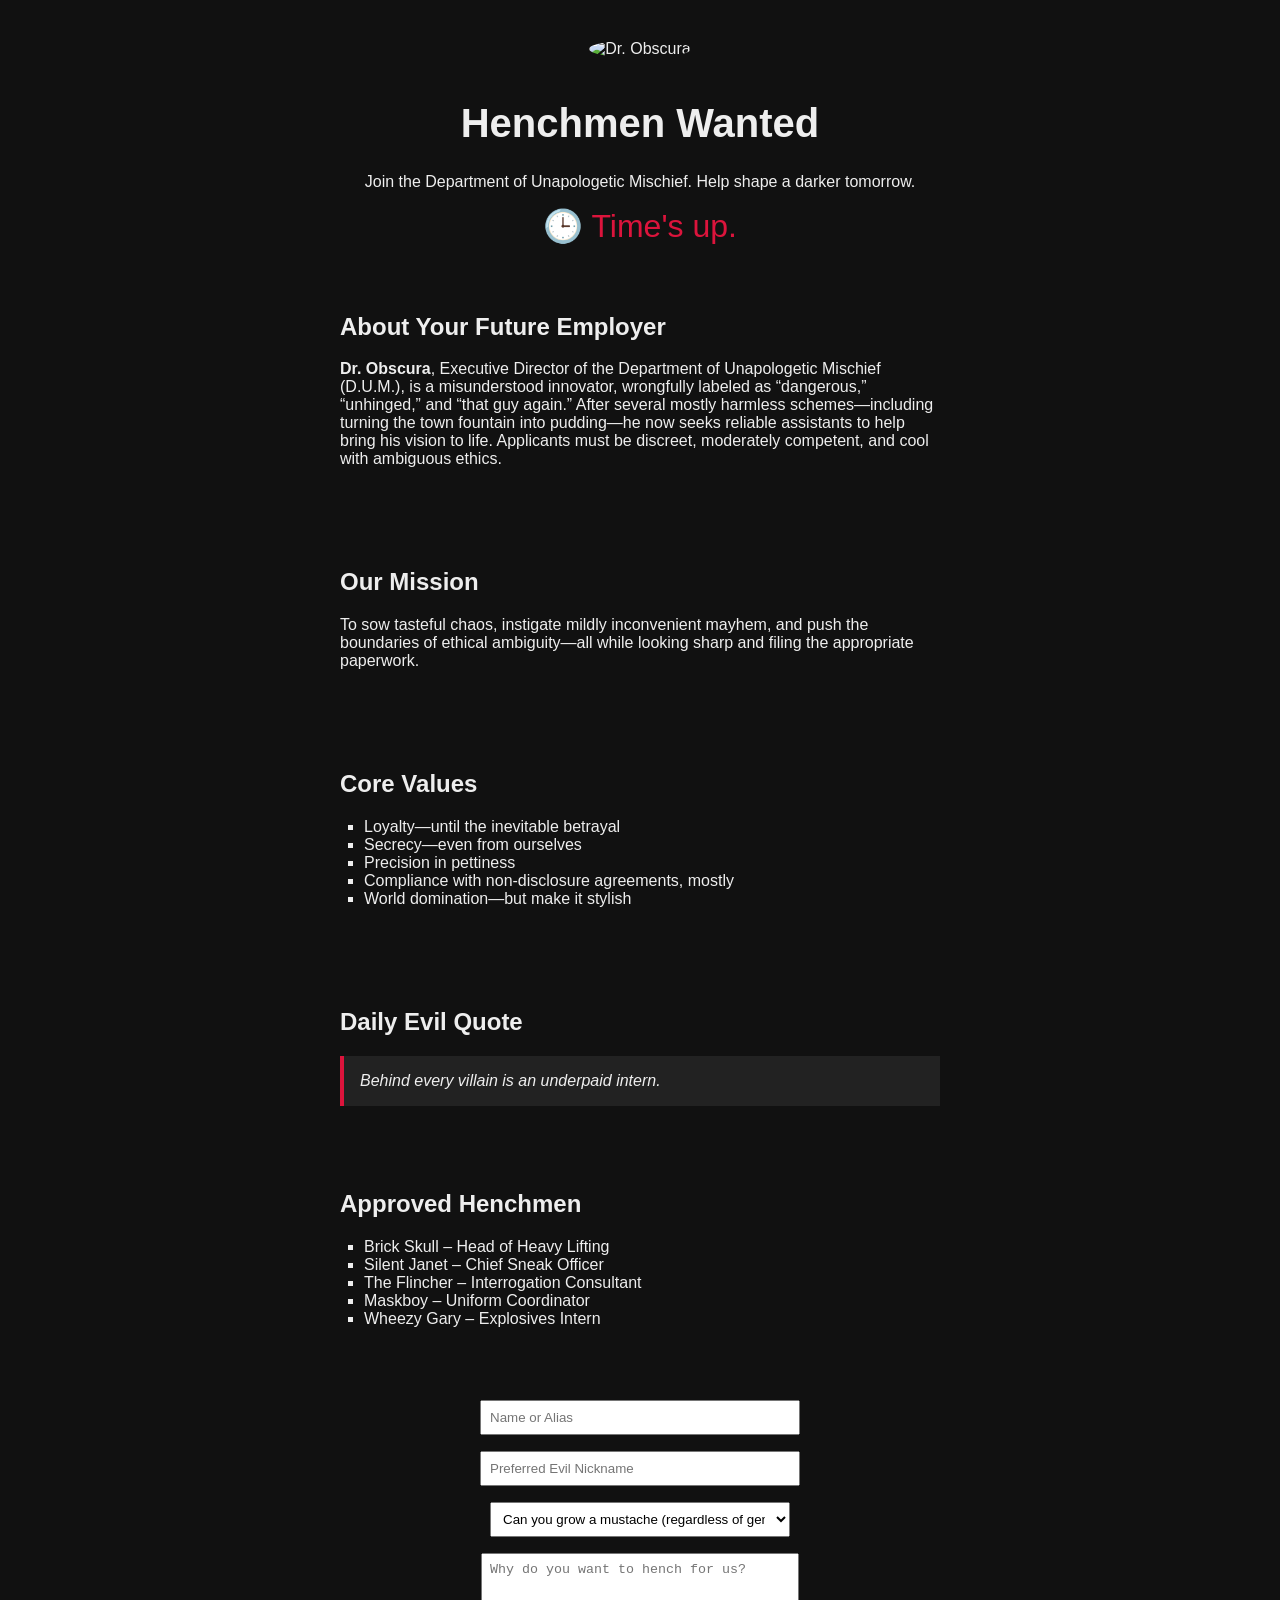
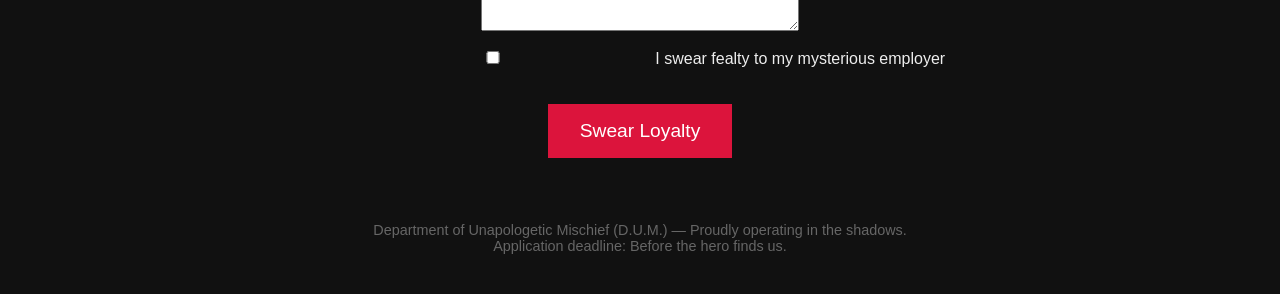
==== index.html @ 68e90948 "Index.html Henchman Application" ====
<!DOCTYPE html>
<html lang="en">
<head>
  <meta charset="UTF-8">
  <meta name="viewport" content="width=device-width, initial-scale=1.0">
  <title>Department of Unapologetic Mischief - Henchmen Wanted</title>
  <style>
    body {
      background-color: #111;
      color: #eee;
      font-family: Arial, sans-serif;
      text-align: center;
      padding: 2rem;
    }
    header img {
      width: 150px;
      border-radius: 50%;
      margin-bottom: 1rem;
    }
    h1 {
      font-size: 2.5rem;
    }
    form {
      margin-top: 2rem;
    }
    input, select, textarea {
      margin: 0.5rem;
      padding: 0.5rem;
      width: 300px;
    }
    .countdown {
      font-size: 2rem;
      color: crimson;
      margin: 1rem 0;
    }
    .loyalty-button {
      background: crimson;
      color: white;
      padding: 1rem 2rem;
      font-size: 1.2rem;
      border: none;
      margin-top: 2rem;
      cursor: pointer;
    }
    .bio, .values, .mission, .quotes, .henchmen {
      max-width: 600px;
      margin: 2rem auto;
      text-align: left;
      padding: 1rem;
    }
    .values ul, .henchmen ul {
      list-style-type: square;
      padding-left: 1.5rem;
    }
    footer {
      margin-top: 4rem;
      font-size: 0.9rem;
      color: #666;
    }
    .quote-box {
      background: #222;
      padding: 1rem;
      border-left: 4px solid crimson;
      font-style: italic;
    }
  </style>
</head>
<body>
  <!-- Evil Orchestral Swell -->
  <audio id="swell" src="evil_swell.mp3" type="audio/mpeg"></audio>
  <script>
    const audio = document.getElementById("swell");
    audio.volume = 0.2;
    window.addEventListener("click", () => {
      audio.play();
    }, { once: true });
  </script>

  <header>
    <img src="Dr_Obscura_Circular_Avatar.png" alt="Dr. Obscura">
    <h1>Henchmen Wanted</h1>
    <p>Join the Department of Unapologetic Mischief. Help shape a darker tomorrow.</p>
  </header>

  <div class="countdown" id="countdown"></div>

  <section class="bio">
    <h2>About Your Future Employer</h2>
    <p><strong>Dr. Obscura</strong>, Executive Director of the Department of Unapologetic Mischief (D.U.M.), is a misunderstood innovator, wrongfully labeled as “dangerous,” “unhinged,” and “that guy again.”
    After several mostly harmless schemes—including turning the town fountain into pudding—he now seeks reliable assistants
    to help bring his vision to life. Applicants must be discreet, moderately competent, and cool with ambiguous ethics.</p>
  </section>

  <section class="mission">
    <h2>Our Mission</h2>
    <p>To sow tasteful chaos, instigate mildly inconvenient mayhem, and push the boundaries of ethical ambiguity—all while looking sharp and filing the appropriate paperwork.</p>
  </section>

  <section class="values">
    <h2>Core Values</h2>
    <ul>
      <li>Loyalty—until the inevitable betrayal</li>
      <li>Secrecy—even from ourselves</li>
      <li>Precision in pettiness</li>
      <li>Compliance with non-disclosure agreements, mostly</li>
      <li>World domination—but make it stylish</li>
    </ul>
  </section>

  <section class="quotes">
    <h2>Daily Evil Quote</h2>
    <div class="quote-box" id="evil-quote">"In progress..."</div>
  </section>

  <section class="henchmen">
    <h2>Approved Henchmen</h2>
    <ul>
      <li>Brick Skull – Head of Heavy Lifting</li>
      <li>Silent Janet – Chief Sneak Officer</li>
      <li>The Flincher – Interrogation Consultant</li>
      <li>Maskboy – Uniform Coordinator</li>
      <li>Wheezy Gary – Explosives Intern</li>
    </ul>
  </section>

  <form>
    <input type="text" placeholder="Name or Alias" required><br>
    <input type="text" placeholder="Preferred Evil Nickname"><br>
    <select>
      <option disabled selected>Can you grow a mustache (regardless of gender)?</option>
      <option>Yes</option>
      <option>No</option>
      <option>I am the mustache</option>
    </select><br>
    <textarea placeholder="Why do you want to hench for us?" rows="4"></textarea><br>
    <input type="checkbox"> I swear fealty to my mysterious employer<br>
    <button type="submit" class="loyalty-button">Swear Loyalty</button>
  </form>

  <footer>
    Department of Unapologetic Mischief (D.U.M.) — Proudly operating in the shadows.<br>
    Application deadline: Before the hero finds us.
  </footer>

  <!-- Countdown Timer Script -->
  <script>
    const endDate = new Date("2025-04-01T00:00:00").getTime();
    const timer = setInterval(() => {
      const now = new Date().getTime();
      const distance = endDate - now;

      if (distance < 0) {
        clearInterval(timer);
        document.getElementById("countdown").innerHTML = "🕒 Time's up.";
        return;
      }

      const days = Math.floor(distance / (1000 * 60 * 60 * 24));
      const hours = Math.floor((distance % (1000 * 60 * 60 * 24)) / (1000 * 60 * 60));
      const minutes = Math.floor((distance % (1000 * 60 * 60)) / (1000 * 60));
      const seconds = Math.floor((distance % (1000 * 60)) / 1000);

      document.getElementById("countdown").innerHTML =
        `⏳ ${days}d ${hours}h ${minutes}m ${seconds}s`;
    }, 1000);

    const quotes = [
      "Chaos is just another word for opportunity.",
      "One person's nuisance is another's legacy.",
      "Plans are optional. Style is mandatory.",
      "If no one’s panicking, did you even launch it?",
      "Behind every villain is an underpaid intern."
    ];
    document.getElementById("evil-quote").innerText = quotes[Math.floor(Math.random() * quotes.length)];
  </script>
</body>
</html>
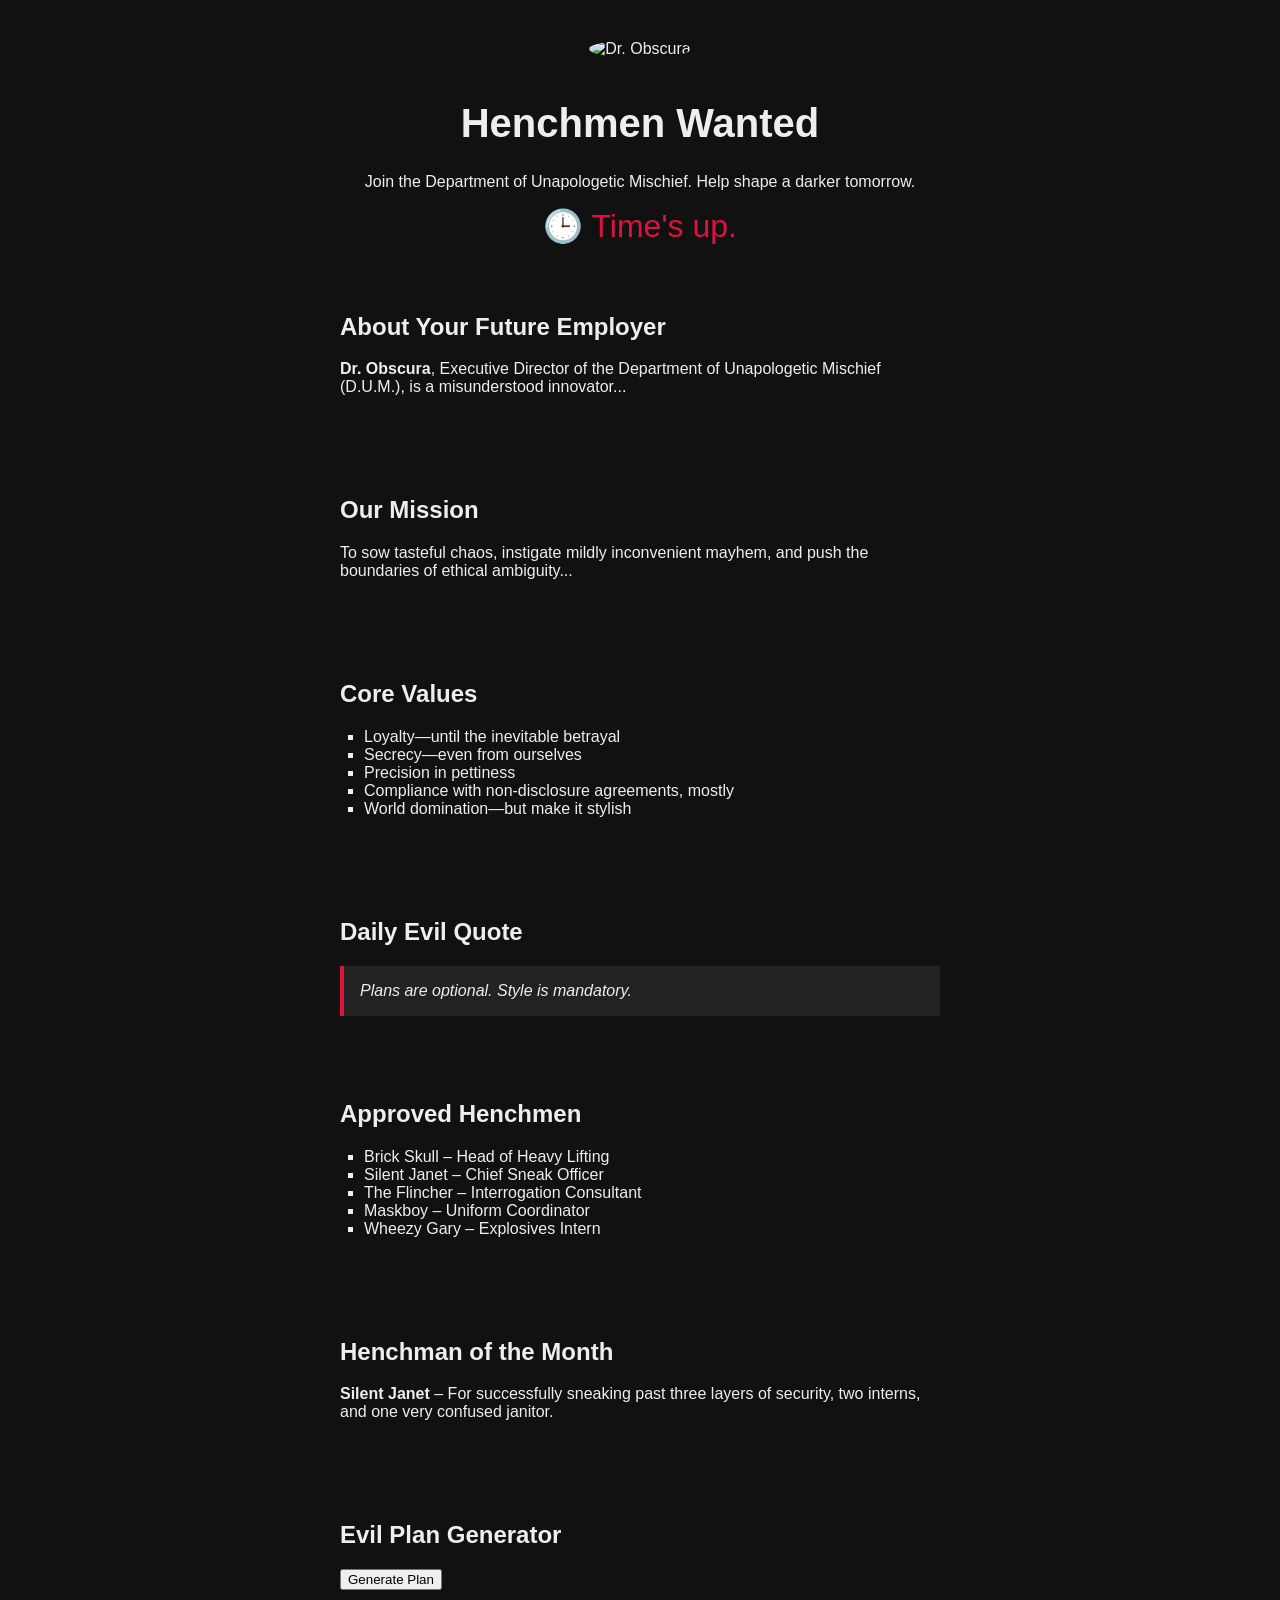
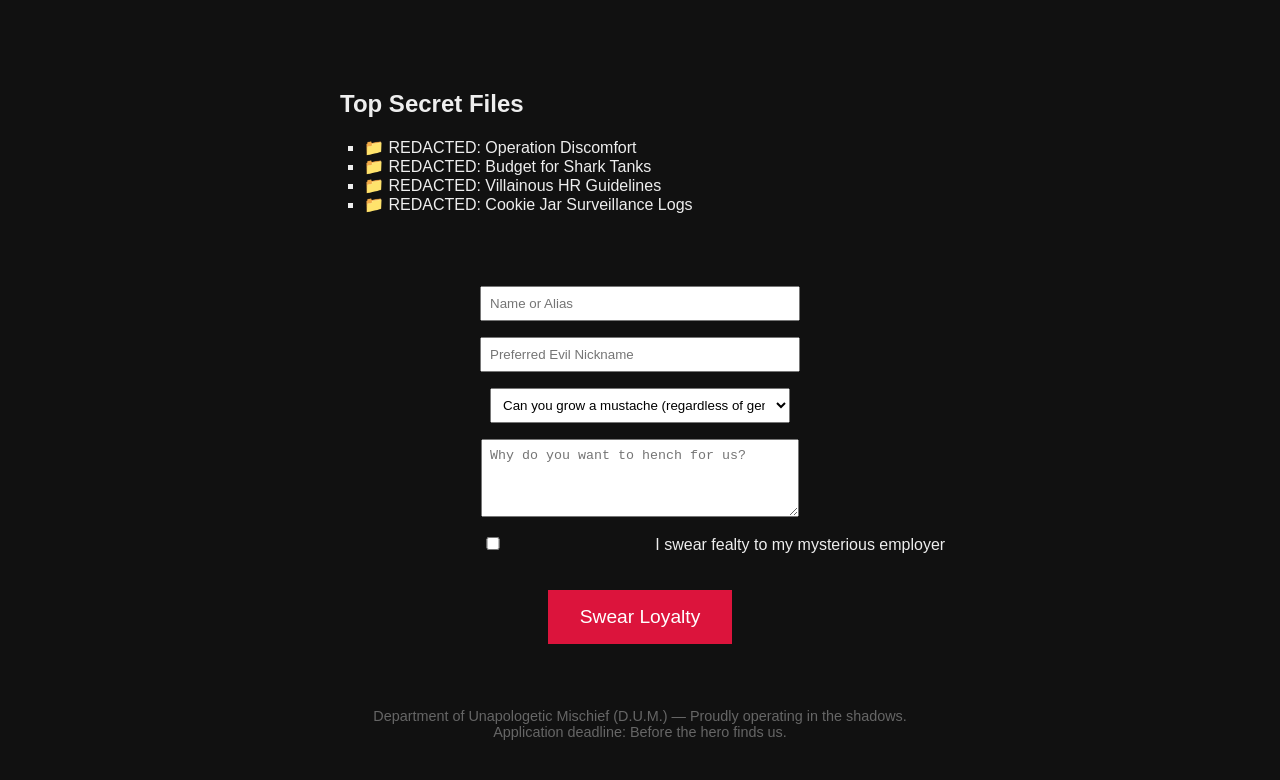
==== commit 8037a180: "Index.html Henchmen App" ====
--- a/index.html
+++ b/index.html
@@ -42,20 +42,15 @@
       margin-top: 2rem;
       cursor: pointer;
     }
-    .bio, .values, .mission, .quotes, .henchmen {
+    .bio, .values, .mission, .quotes, .henchmen, .secret, .generator, .spotlight {
       max-width: 600px;
       margin: 2rem auto;
       text-align: left;
       padding: 1rem;
     }
-    .values ul, .henchmen ul {
+    .values ul, .henchmen ul, .secret ul {
       list-style-type: square;
       padding-left: 1.5rem;
-    }
-    footer {
-      margin-top: 4rem;
-      font-size: 0.9rem;
-      color: #666;
     }
     .quote-box {
       background: #222;
@@ -63,11 +58,20 @@
       border-left: 4px solid crimson;
       font-style: italic;
     }
+    .konami {
+      display: none;
+      margin-top: 2rem;
+    }
+    footer {
+      margin-top: 4rem;
+      font-size: 0.9rem;
+      color: #666;
+    }
   </style>
 </head>
 <body>
   <!-- Evil Orchestral Swell -->
-  <audio id="swell" src="evil_swell.mp3" type="audio/mpeg"></audio>
+  <audio id="swell" src="evil_swell.mp3" type="audio/mpeg" loop></audio>
   <script>
     const audio = document.getElementById("swell");
     audio.volume = 0.2;
@@ -86,14 +90,12 @@
 
   <section class="bio">
     <h2>About Your Future Employer</h2>
-    <p><strong>Dr. Obscura</strong>, Executive Director of the Department of Unapologetic Mischief (D.U.M.), is a misunderstood innovator, wrongfully labeled as “dangerous,” “unhinged,” and “that guy again.”
-    After several mostly harmless schemes—including turning the town fountain into pudding—he now seeks reliable assistants
-    to help bring his vision to life. Applicants must be discreet, moderately competent, and cool with ambiguous ethics.</p>
+    <p><strong>Dr. Obscura</strong>, Executive Director of the Department of Unapologetic Mischief (D.U.M.), is a misunderstood innovator...</p>
   </section>
 
   <section class="mission">
     <h2>Our Mission</h2>
-    <p>To sow tasteful chaos, instigate mildly inconvenient mayhem, and push the boundaries of ethical ambiguity—all while looking sharp and filing the appropriate paperwork.</p>
+    <p>To sow tasteful chaos, instigate mildly inconvenient mayhem, and push the boundaries of ethical ambiguity...</p>
   </section>
 
   <section class="values">
@@ -121,6 +123,30 @@
       <li>Maskboy – Uniform Coordinator</li>
       <li>Wheezy Gary – Explosives Intern</li>
     </ul>
+  </section>
+
+  <section class="spotlight">
+    <h2>Henchman of the Month</h2>
+    <p><strong>Silent Janet</strong> – For successfully sneaking past three layers of security, two interns, and one very confused janitor.</p>
+  </section>
+
+  <section class="generator">
+    <h2>Evil Plan Generator</h2>
+    <button onclick="generatePlan()">Generate Plan</button>
+    <p id="plan"></p>
+  </section>
+
+  <section class="secret">
+    <h2>Top Secret Files</h2>
+    <ul>
+      <li>📁 REDACTED: Operation Discomfort</li>
+      <li>📁 REDACTED: Budget for Shark Tanks</li>
+      <li>📁 REDACTED: Villainous HR Guidelines</li>
+      <li>📁 REDACTED: Cookie Jar Surveillance Logs</li>
+    </ul>
+    <div class="konami" id="konami-link">
+      <a href="secret.html">Access Level 9 Clearance »</a>
+    </div>
   </section>
 
   <form>
@@ -142,7 +168,7 @@
     Application deadline: Before the hero finds us.
   </footer>
 
-  <!-- Countdown Timer Script -->
+  <!-- Evil Logic Scripts -->
   <script>
     const endDate = new Date("2025-04-01T00:00:00").getTime();
     const timer = setInterval(() => {
@@ -172,6 +198,32 @@
       "Behind every villain is an underpaid intern."
     ];
     document.getElementById("evil-quote").innerText = quotes[Math.floor(Math.random() * quotes.length)];
+
+    const plans = [
+      "Replace all town signs with vague riddles.",
+      "Deploy robot pigeons to disrupt lunch breaks.",
+      "Leak fake weather forecasts and ruin all picnics.",
+      "Launch Project Static Sock across all laundromats.",
+      "Temporarily rename the moon ‘Dave’."
+    ];
+    function generatePlan() {
+      document.getElementById("plan").innerText = plans[Math.floor(Math.random() * plans.length)];
+    }
+
+    // Konami Code Activation
+    const konamiCode = [38,38,40,40,37,39,37,39,66,65];
+    let konamiIndex = 0;
+    window.addEventListener("keydown", function(e) {
+      if (e.keyCode === konamiCode[konamiIndex]) {
+        konamiIndex++;
+        if (konamiIndex === konamiCode.length) {
+          document.getElementById("konami-link").style.display = "block";
+          konamiIndex = 0;
+        }
+      } else {
+        konamiIndex = 0;
+      }
+    });
   </script>
 </body>
 </html>
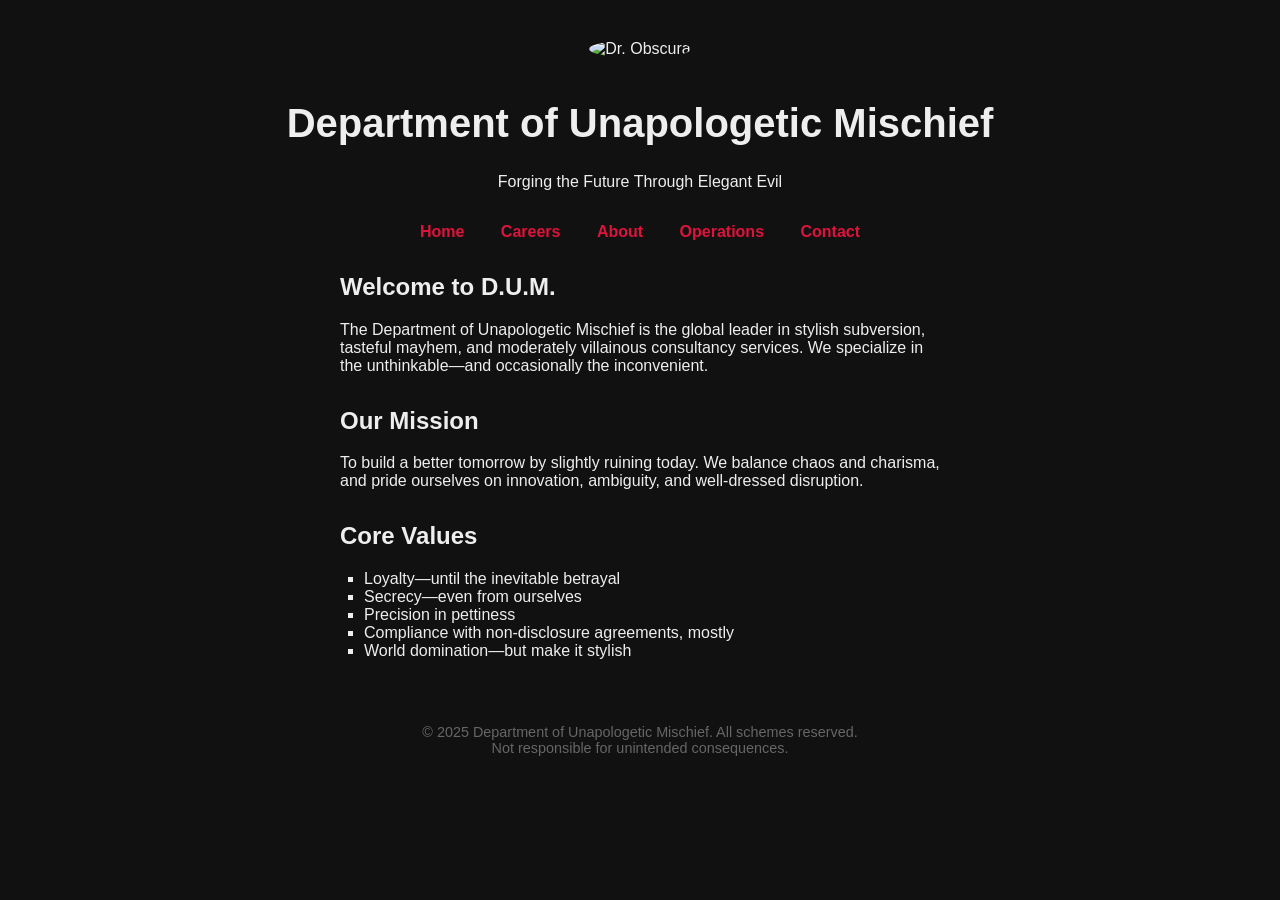
==== commit e44bb7ad: "Index.html Corporate Frontpage" ====
--- a/index.html
+++ b/index.html
@@ -3,7 +3,7 @@
 <head>
   <meta charset="UTF-8">
   <meta name="viewport" content="width=device-width, initial-scale=1.0">
-  <title>Department of Unapologetic Mischief - Henchmen Wanted</title>
+  <title>Department of Unapologetic Mischief - Welcome</title>
   <style>
     body {
       background-color: #111;
@@ -20,47 +20,26 @@
     h1 {
       font-size: 2.5rem;
     }
-    form {
-      margin-top: 2rem;
+    nav {
+      margin: 2rem 0;
     }
-    input, select, textarea {
-      margin: 0.5rem;
-      padding: 0.5rem;
-      width: 300px;
+    nav a {
+      color: crimson;
+      margin: 0 1rem;
+      text-decoration: none;
+      font-weight: bold;
     }
-    .countdown {
-      font-size: 2rem;
-      color: crimson;
-      margin: 1rem 0;
+    nav a:hover {
+      text-decoration: underline;
     }
-    .loyalty-button {
-      background: crimson;
-      color: white;
-      padding: 1rem 2rem;
-      font-size: 1.2rem;
-      border: none;
-      margin-top: 2rem;
-      cursor: pointer;
-    }
-    .bio, .values, .mission, .quotes, .henchmen, .secret, .generator, .spotlight {
+    .intro, .mission, .values {
       max-width: 600px;
       margin: 2rem auto;
       text-align: left;
-      padding: 1rem;
     }
-    .values ul, .henchmen ul, .secret ul {
+    .values ul {
       list-style-type: square;
       padding-left: 1.5rem;
-    }
-    .quote-box {
-      background: #222;
-      padding: 1rem;
-      border-left: 4px solid crimson;
-      font-style: italic;
-    }
-    .konami {
-      display: none;
-      margin-top: 2rem;
     }
     footer {
       margin-top: 4rem;
@@ -82,20 +61,26 @@
 
   <header>
     <img src="Dr_Obscura_Circular_Avatar.png" alt="Dr. Obscura">
-    <h1>Henchmen Wanted</h1>
-    <p>Join the Department of Unapologetic Mischief. Help shape a darker tomorrow.</p>
+    <h1>Department of Unapologetic Mischief</h1>
+    <p>Forging the Future Through Elegant Evil</p>
   </header>
 
-  <div class="countdown" id="countdown"></div>
+  <nav>
+    <a href="index.html">Home</a>
+    <a href="careers.html">Careers</a>
+    <a href="about.html">About</a>
+    <a href="operations.html">Operations</a>
+    <a href="contact.html">Contact</a>
+  </nav>
 
-  <section class="bio">
-    <h2>About Your Future Employer</h2>
-    <p><strong>Dr. Obscura</strong>, Executive Director of the Department of Unapologetic Mischief (D.U.M.), is a misunderstood innovator...</p>
+  <section class="intro">
+    <h2>Welcome to D.U.M.</h2>
+    <p>The Department of Unapologetic Mischief is the global leader in stylish subversion, tasteful mayhem, and moderately villainous consultancy services. We specialize in the unthinkable—and occasionally the inconvenient.</p>
   </section>
 
   <section class="mission">
     <h2>Our Mission</h2>
-    <p>To sow tasteful chaos, instigate mildly inconvenient mayhem, and push the boundaries of ethical ambiguity...</p>
+    <p>To build a better tomorrow by slightly ruining today. We balance chaos and charisma, and pride ourselves on innovation, ambiguity, and well-dressed disruption.</p>
   </section>
 
   <section class="values">
@@ -109,122 +94,10 @@
     </ul>
   </section>
 
-  <section class="quotes">
-    <h2>Daily Evil Quote</h2>
-    <div class="quote-box" id="evil-quote">"In progress..."</div>
-  </section>
-
-  <section class="henchmen">
-    <h2>Approved Henchmen</h2>
-    <ul>
-      <li>Brick Skull – Head of Heavy Lifting</li>
-      <li>Silent Janet – Chief Sneak Officer</li>
-      <li>The Flincher – Interrogation Consultant</li>
-      <li>Maskboy – Uniform Coordinator</li>
-      <li>Wheezy Gary – Explosives Intern</li>
-    </ul>
-  </section>
-
-  <section class="spotlight">
-    <h2>Henchman of the Month</h2>
-    <p><strong>Silent Janet</strong> – For successfully sneaking past three layers of security, two interns, and one very confused janitor.</p>
-  </section>
-
-  <section class="generator">
-    <h2>Evil Plan Generator</h2>
-    <button onclick="generatePlan()">Generate Plan</button>
-    <p id="plan"></p>
-  </section>
-
-  <section class="secret">
-    <h2>Top Secret Files</h2>
-    <ul>
-      <li>📁 REDACTED: Operation Discomfort</li>
-      <li>📁 REDACTED: Budget for Shark Tanks</li>
-      <li>📁 REDACTED: Villainous HR Guidelines</li>
-      <li>📁 REDACTED: Cookie Jar Surveillance Logs</li>
-    </ul>
-    <div class="konami" id="konami-link">
-      <a href="secret.html">Access Level 9 Clearance »</a>
-    </div>
-  </section>
-
-  <form>
-    <input type="text" placeholder="Name or Alias" required><br>
-    <input type="text" placeholder="Preferred Evil Nickname"><br>
-    <select>
-      <option disabled selected>Can you grow a mustache (regardless of gender)?</option>
-      <option>Yes</option>
-      <option>No</option>
-      <option>I am the mustache</option>
-    </select><br>
-    <textarea placeholder="Why do you want to hench for us?" rows="4"></textarea><br>
-    <input type="checkbox"> I swear fealty to my mysterious employer<br>
-    <button type="submit" class="loyalty-button">Swear Loyalty</button>
-  </form>
-
   <footer>
-    Department of Unapologetic Mischief (D.U.M.) — Proudly operating in the shadows.<br>
-    Application deadline: Before the hero finds us.
+    &copy; 2025 Department of Unapologetic Mischief. All schemes reserved.<br>
+    Not responsible for unintended consequences.
   </footer>
-
-  <!-- Evil Logic Scripts -->
-  <script>
-    const endDate = new Date("2025-04-01T00:00:00").getTime();
-    const timer = setInterval(() => {
-      const now = new Date().getTime();
-      const distance = endDate - now;
-
-      if (distance < 0) {
-        clearInterval(timer);
-        document.getElementById("countdown").innerHTML = "🕒 Time's up.";
-        return;
-      }
-
-      const days = Math.floor(distance / (1000 * 60 * 60 * 24));
-      const hours = Math.floor((distance % (1000 * 60 * 60 * 24)) / (1000 * 60 * 60));
-      const minutes = Math.floor((distance % (1000 * 60 * 60)) / (1000 * 60));
-      const seconds = Math.floor((distance % (1000 * 60)) / 1000);
-
-      document.getElementById("countdown").innerHTML =
-        `⏳ ${days}d ${hours}h ${minutes}m ${seconds}s`;
-    }, 1000);
-
-    const quotes = [
-      "Chaos is just another word for opportunity.",
-      "One person's nuisance is another's legacy.",
-      "Plans are optional. Style is mandatory.",
-      "If no one’s panicking, did you even launch it?",
-      "Behind every villain is an underpaid intern."
-    ];
-    document.getElementById("evil-quote").innerText = quotes[Math.floor(Math.random() * quotes.length)];
-
-    const plans = [
-      "Replace all town signs with vague riddles.",
-      "Deploy robot pigeons to disrupt lunch breaks.",
-      "Leak fake weather forecasts and ruin all picnics.",
-      "Launch Project Static Sock across all laundromats.",
-      "Temporarily rename the moon ‘Dave’."
-    ];
-    function generatePlan() {
-      document.getElementById("plan").innerText = plans[Math.floor(Math.random() * plans.length)];
-    }
-
-    // Konami Code Activation
-    const konamiCode = [38,38,40,40,37,39,37,39,66,65];
-    let konamiIndex = 0;
-    window.addEventListener("keydown", function(e) {
-      if (e.keyCode === konamiCode[konamiIndex]) {
-        konamiIndex++;
-        if (konamiIndex === konamiCode.length) {
-          document.getElementById("konami-link").style.display = "block";
-          konamiIndex = 0;
-        }
-      } else {
-        konamiIndex = 0;
-      }
-    });
-  </script>
 </body>
 </html>
 
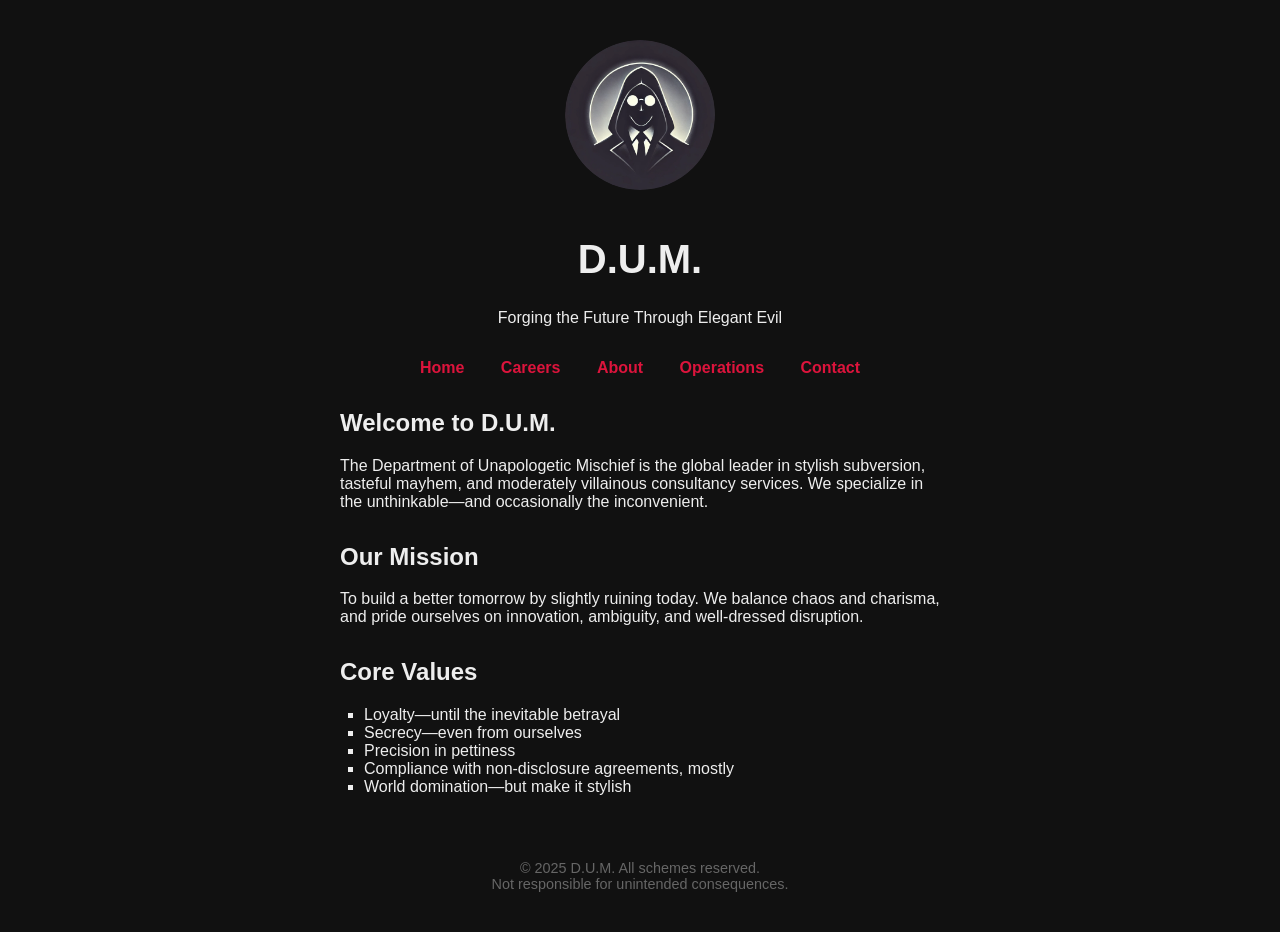
==== commit 11f125dd: "index.html Corporate Frontpage" ====
--- a/index.html
+++ b/index.html
@@ -3,7 +3,7 @@
 <head>
   <meta charset="UTF-8">
   <meta name="viewport" content="width=device-width, initial-scale=1.0">
-  <title>Department of Unapologetic Mischief - Welcome</title>
+  <title>D.U.M. - Welcome</title>
   <style>
     body {
       background-color: #111;
@@ -60,10 +60,10 @@
   </script>
 
   <header>
-    <img src="Dr_Obscura_Circular_Avatar.png" alt="Dr. Obscura">
-    <h1>Department of Unapologetic Mischief</h1>
-    <p>Forging the Future Through Elegant Evil</p>
-  </header>
+  <img src="Dr_Obscura_Circular_Avatar.png" alt="Dr. Obscura Logo" style="width: 150px; border-radius: 50%; margin-bottom: 1rem;">
+  <h1>D.U.M.</h1>
+  <p>Forging the Future Through Elegant Evil</p>
+</header>
 
   <nav>
     <a href="index.html">Home</a>
@@ -95,9 +95,6 @@
   </section>
 
   <footer>
-    &copy; 2025 Department of Unapologetic Mischief. All schemes reserved.<br>
-    Not responsible for unintended consequences.
-  </footer>
-</body>
-</html>
+    &copy; 2025 D.U.M. All schemes reserved.<br>
+Not responsible for unintended consequences.
 
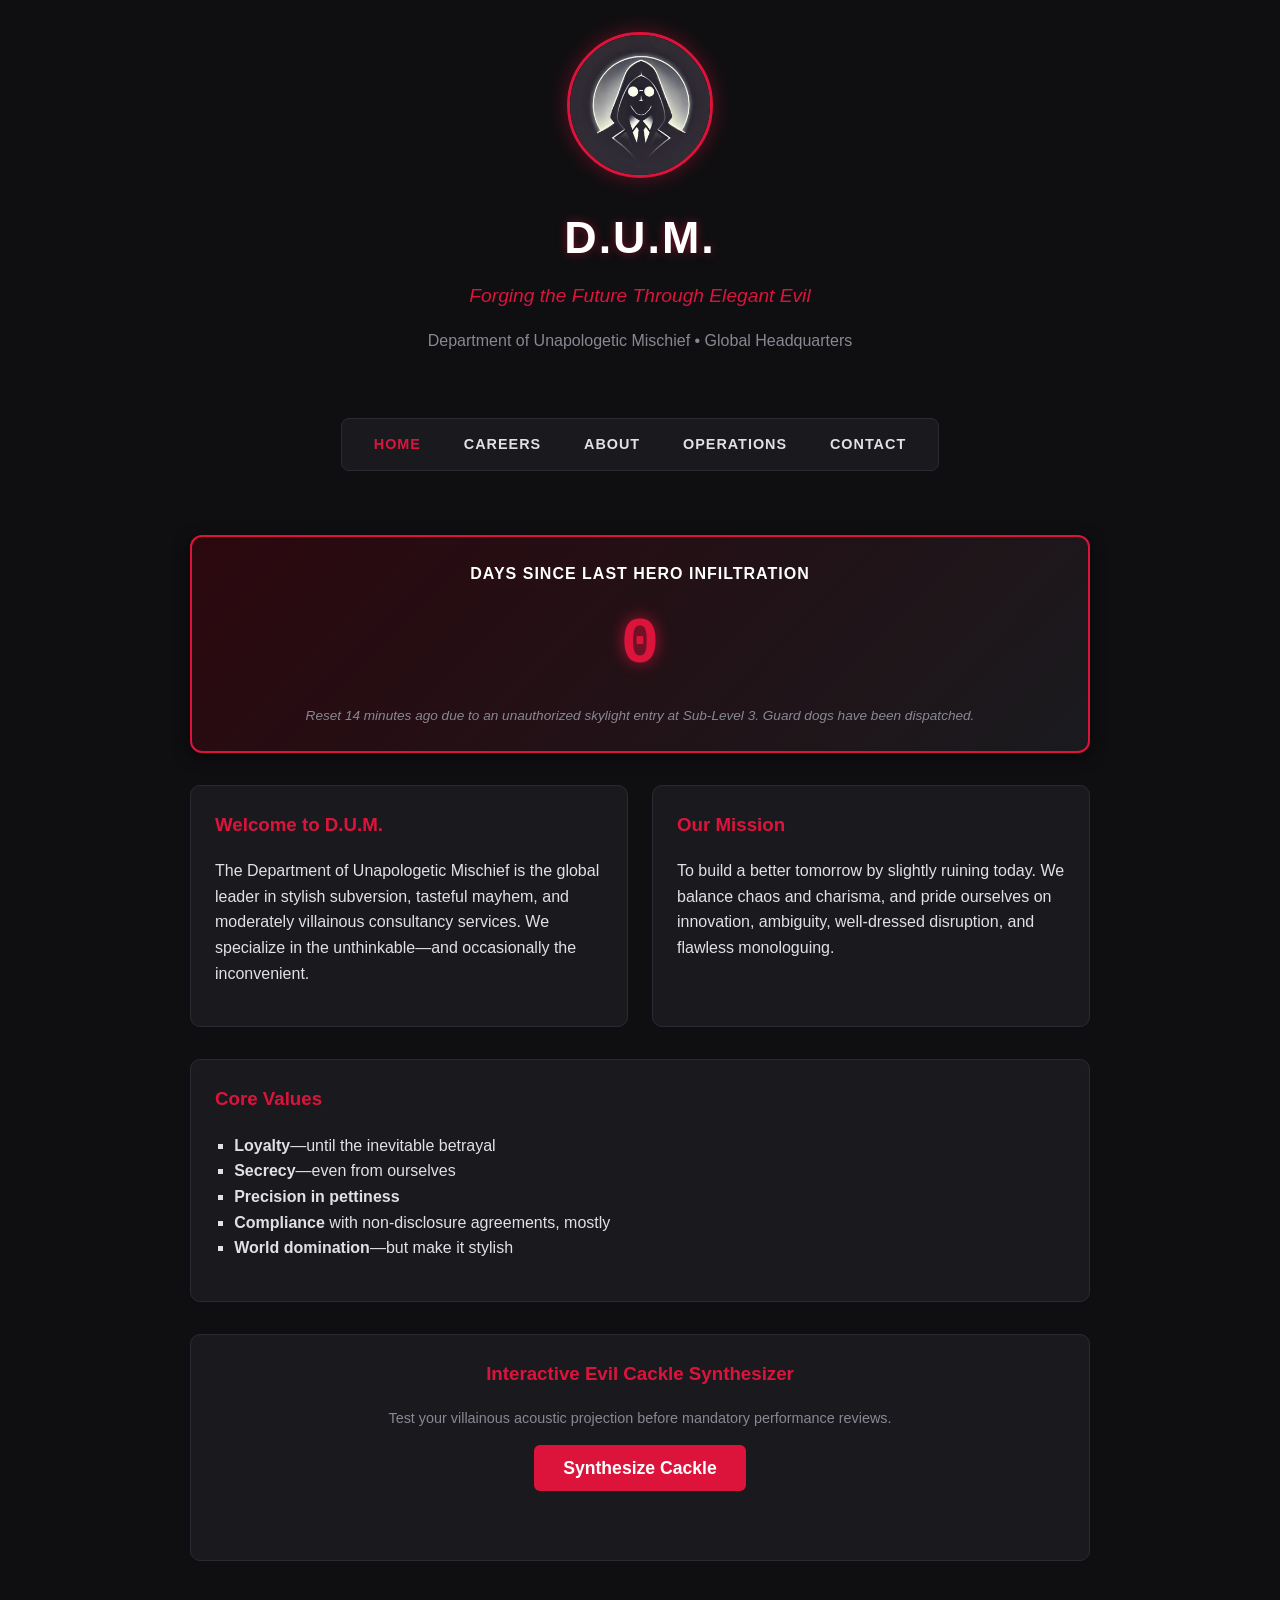
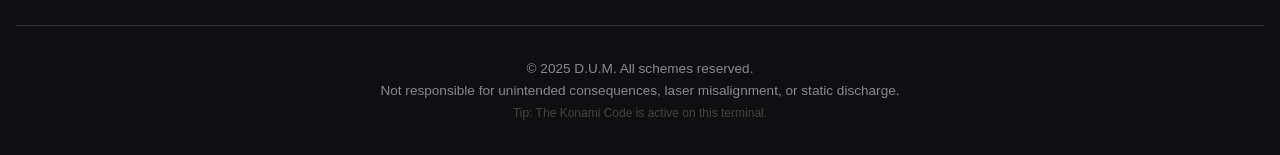
==== commit 52bd76a2: "D.U.M. Website Makeover: Modern Dark Villain UI, Job Board, Hero Counter, Perks Grid & Cackle Synthe" ====
--- a/index.html
+++ b/index.html
@@ -3,98 +3,268 @@
 <head>
   <meta charset="UTF-8">
   <meta name="viewport" content="width=device-width, initial-scale=1.0">
-  <title>D.U.M. - Welcome</title>
+  <title>D.U.M. - Department of Unapologetic Mischief</title>
   <style>
+    :root {
+      --bg: #0f0f11;
+      --card-bg: #1a1a1e;
+      --accent: #dc143c;
+      --accent-hover: #ff2a55;
+      --text: #e0e0e5;
+      --muted: #888894;
+      --border: #2a2a32;
+    }
     body {
-      background-color: #111;
-      color: #eee;
-      font-family: Arial, sans-serif;
+      background-color: var(--bg);
+      color: var(--text);
+      font-family: 'Segoe UI', Tahoma, Geneva, Verdana, sans-serif;
       text-align: center;
-      padding: 2rem;
+      margin: 0;
+      padding: 2rem 1rem;
+      line-height: 1.6;
+    }
+    header {
+      margin-bottom: 2rem;
     }
     header img {
-      width: 150px;
+      width: 140px;
+      height: 140px;
       border-radius: 50%;
+      border: 3px solid var(--accent);
+      box-shadow: 0 0 20px rgba(220, 20, 60, 0.4);
       margin-bottom: 1rem;
+      transition: transform 0.3s ease;
+    }
+    header img:hover {
+      transform: scale(1.05) rotate(3deg);
     }
     h1 {
-      font-size: 2.5rem;
+      font-size: 2.8rem;
+      margin: 0;
+      letter-spacing: 2px;
+      color: #fff;
+      text-shadow: 0 0 10px rgba(220, 20, 60, 0.5);
+    }
+    .tagline {
+      font-style: italic;
+      color: var(--accent);
+      font-size: 1.2rem;
+      margin-top: 0.5rem;
     }
     nav {
       margin: 2rem 0;
+      background: var(--card-bg);
+      padding: 0.8rem;
+      border-radius: 8px;
+      border: 1px solid var(--border);
+      display: inline-block;
     }
     nav a {
-      color: crimson;
-      margin: 0 1rem;
+      color: var(--text);
+      margin: 0 1.2rem;
       text-decoration: none;
+      font-weight: 600;
+      text-transform: uppercase;
+      font-size: 0.9rem;
+      letter-spacing: 1px;
+      transition: color 0.2s ease;
+    }
+    nav a:hover, nav a.active {
+      color: var(--accent);
+    }
+    .container {
+      max-width: 900px;
+      margin: 0 auto;
+      text-align: left;
+    }
+    .counter-banner {
+      background: linear-gradient(135deg, #2b080e 0%, #1a1a1e 100%);
+      border: 2px solid var(--accent);
+      border-radius: 12px;
+      padding: 1.5rem;
+      margin: 2rem 0;
+      text-align: center;
+      box-shadow: 0 4px 15px rgba(0,0,0,0.5);
+    }
+    .counter-number {
+      font-size: 4rem;
+      font-weight: 900;
+      color: var(--accent);
+      text-shadow: 0 0 15px rgba(220, 20, 60, 0.8);
+      font-family: monospace;
+      margin: 0.5rem 0;
+    }
+    .counter-sub {
+      color: var(--muted);
+      font-size: 0.85rem;
+      font-style: italic;
+    }
+    .card-grid {
+      display: grid;
+      grid-template-columns: repeat(auto-fit, minmax(280px, 1fr));
+      gap: 1.5rem;
+      margin: 2rem 0;
+    }
+    .card {
+      background: var(--card-bg);
+      border: 1px solid var(--border);
+      border-radius: 10px;
+      padding: 1.5rem;
+      transition: border-color 0.3s ease;
+    }
+    .card:hover {
+      border-color: var(--accent);
+    }
+    .card h3 {
+      color: var(--accent);
+      margin-top: 0;
+    }
+    .card ul {
+      list-style-type: square;
+      padding-left: 1.2rem;
+    }
+    .cackle-box {
+      background: var(--card-bg);
+      border: 1px solid var(--border);
+      border-radius: 10px;
+      padding: 1.5rem;
+      text-align: center;
+      margin: 2rem 0;
+    }
+    .cackle-btn {
+      background: var(--accent);
+      color: white;
+      border: none;
+      padding: 0.8rem 1.8rem;
+      font-size: 1.1rem;
       font-weight: bold;
-    }
-    nav a:hover {
-      text-decoration: underline;
-    }
-    .intro, .mission, .values {
-      max-width: 600px;
-      margin: 2rem auto;
-      text-align: left;
-    }
-    .values ul {
-      list-style-type: square;
-      padding-left: 1.5rem;
+      border-radius: 6px;
+      cursor: pointer;
+      transition: background 0.2s ease, transform 0.1s ease;
+    }
+    .cackle-btn:hover {
+      background: var(--accent-hover);
+      transform: translateY(-2px);
+    }
+    .cackle-output {
+      font-family: monospace;
+      font-size: 1.3rem;
+      color: #55ff55;
+      margin-top: 1rem;
+      min-height: 1.8rem;
     }
     footer {
       margin-top: 4rem;
-      font-size: 0.9rem;
-      color: #666;
+      font-size: 0.85rem;
+      color: var(--muted);
+      border-top: 1px solid var(--border);
+      padding-top: 2rem;
     }
   </style>
 </head>
 <body>
+
   <!-- Evil Orchestral Swell -->
   <audio id="swell" src="evil_swell.mp3" type="audio/mpeg" loop></audio>
   <script>
     const audio = document.getElementById("swell");
     audio.volume = 0.2;
     window.addEventListener("click", () => {
-      audio.play();
+      audio.play().catch(() => {});
     }, { once: true });
   </script>
 
   <header>
-  <img src="Dr_Obscura_Circular_Avatar.png" alt="Dr. Obscura Logo" style="width: 150px; border-radius: 50%; margin-bottom: 1rem;">
-  <h1>D.U.M.</h1>
-  <p>Forging the Future Through Elegant Evil</p>
-</header>
+    <img src="Dr_Obscura_Circular_Avatar.png" alt="Dr. Obscura Logo">
+    <h1>D.U.M.</h1>
+    <div class="tagline">Forging the Future Through Elegant Evil</div>
+    <p style="color: var(--muted);">Department of Unapologetic Mischief &bull; Global Headquarters</p>
+  </header>
 
   <nav>
-    <a href="index.html">Home</a>
+    <a href="index.html" class="active">Home</a>
     <a href="careers.html">Careers</a>
     <a href="about.html">About</a>
     <a href="operations.html">Operations</a>
     <a href="contact.html">Contact</a>
   </nav>
 
-  <section class="intro">
-    <h2>Welcome to D.U.M.</h2>
-    <p>The Department of Unapologetic Mischief is the global leader in stylish subversion, tasteful mayhem, and moderately villainous consultancy services. We specialize in the unthinkable—and occasionally the inconvenient.</p>
-  </section>
-
-  <section class="mission">
-    <h2>Our Mission</h2>
-    <p>To build a better tomorrow by slightly ruining today. We balance chaos and charisma, and pride ourselves on innovation, ambiguity, and well-dressed disruption.</p>
-  </section>
-
-  <section class="values">
-    <h2>Core Values</h2>
-    <ul>
-      <li>Loyalty—until the inevitable betrayal</li>
-      <li>Secrecy—even from ourselves</li>
-      <li>Precision in pettiness</li>
-      <li>Compliance with non-disclosure agreements, mostly</li>
-      <li>World domination—but make it stylish</li>
-    </ul>
-  </section>
+  <div class="container">
+
+    <!-- Days Since Last Hero Infiltration Counter -->
+    <div class="counter-banner">
+      <div style="font-weight: 700; text-transform: uppercase; letter-spacing: 1px; color: #fff;">Days Since Last Hero Infiltration</div>
+      <div class="counter-number">0</div>
+      <div class="counter-sub">Reset 14 minutes ago due to an unauthorized skylight entry at Sub-Level 3. Guard dogs have been dispatched.</div>
+    </div>
+
+    <!-- Intro & Mission -->
+    <div class="card-grid">
+      <div class="card">
+        <h3>Welcome to D.U.M.</h3>
+        <p>The Department of Unapologetic Mischief is the global leader in stylish subversion, tasteful mayhem, and moderately villainous consultancy services. We specialize in the unthinkable—and occasionally the inconvenient.</p>
+      </div>
+
+      <div class="card">
+        <h3>Our Mission</h3>
+        <p>To build a better tomorrow by slightly ruining today. We balance chaos and charisma, and pride ourselves on innovation, ambiguity, well-dressed disruption, and flawless monologuing.</p>
+      </div>
+    </div>
+
+    <!-- Core Values -->
+    <div class="card">
+      <h3>Core Values</h3>
+      <ul>
+        <li><strong>Loyalty</strong>—until the inevitable betrayal</li>
+        <li><strong>Secrecy</strong>—even from ourselves</li>
+        <li><strong>Precision in pettiness</strong></li>
+        <li><strong>Compliance</strong> with non-disclosure agreements, mostly</li>
+        <li><strong>World domination</strong>—but make it stylish</li>
+      </ul>
+    </div>
+
+    <!-- Interactive Evil Cackle Soundboard -->
+    <div class="cackle-box">
+      <h3 style="color: var(--accent); margin-top: 0;">Interactive Evil Cackle Synthesizer</h3>
+      <p style="color: var(--muted); font-size: 0.9rem;">Test your villainous acoustic projection before mandatory performance reviews.</p>
+      <button class="cackle-btn" onclick="triggerCackle()">Synthesize Cackle</button>
+      <div class="cackle-output" id="cackleText"></div>
+    </div>
+
+  </div>
 
   <footer>
     &copy; 2025 D.U.M. All schemes reserved.<br>
-Not responsible for unintended consequences.
-
+    Not responsible for unintended consequences, laser misalignment, or static discharge.<br>
+    <span style="font-size: 0.75rem; color: #444;">Tip: The Konami Code is active on this terminal.</span>
+  </footer>
+
+  <script>
+    const cackles = [
+      "MWAHAHAHA... *cough* ...AHEM! MWAHAHAHA!",
+      "Heh... heheh... BUAHAHAHAHAHAHAHA!",
+      "Fools! They laughed at my static socks! WHO IS LAUGHING NOW?!",
+      "BWAHAHAHAHA! (Subterranean reverb at 104dB)",
+      "Muahaha... *slow applause* ...Muahahahaha!"
+    ];
+
+    function triggerCackle() {
+      const textEl = document.getElementById('cackleText');
+      const randomCackle = cackles[Math.floor(Math.random() * cackles.length)];
+      textEl.innerText = randomCackle;
+    }
+
+    // Konami Code unlock for secret.html
+    const secretCode = [38,38,40,40,37,39,37,39,66,65];
+    let inputBuffer = [];
+
+    window.addEventListener('keydown', function(e) {
+      inputBuffer.push(e.keyCode);
+      if (inputBuffer.length > secretCode.length) inputBuffer.shift();
+      if (JSON.stringify(inputBuffer) === JSON.stringify(secretCode)) {
+        window.open('secret.html', '_blank');
+      }
+    });
+  </script>
+</body>
+</html>
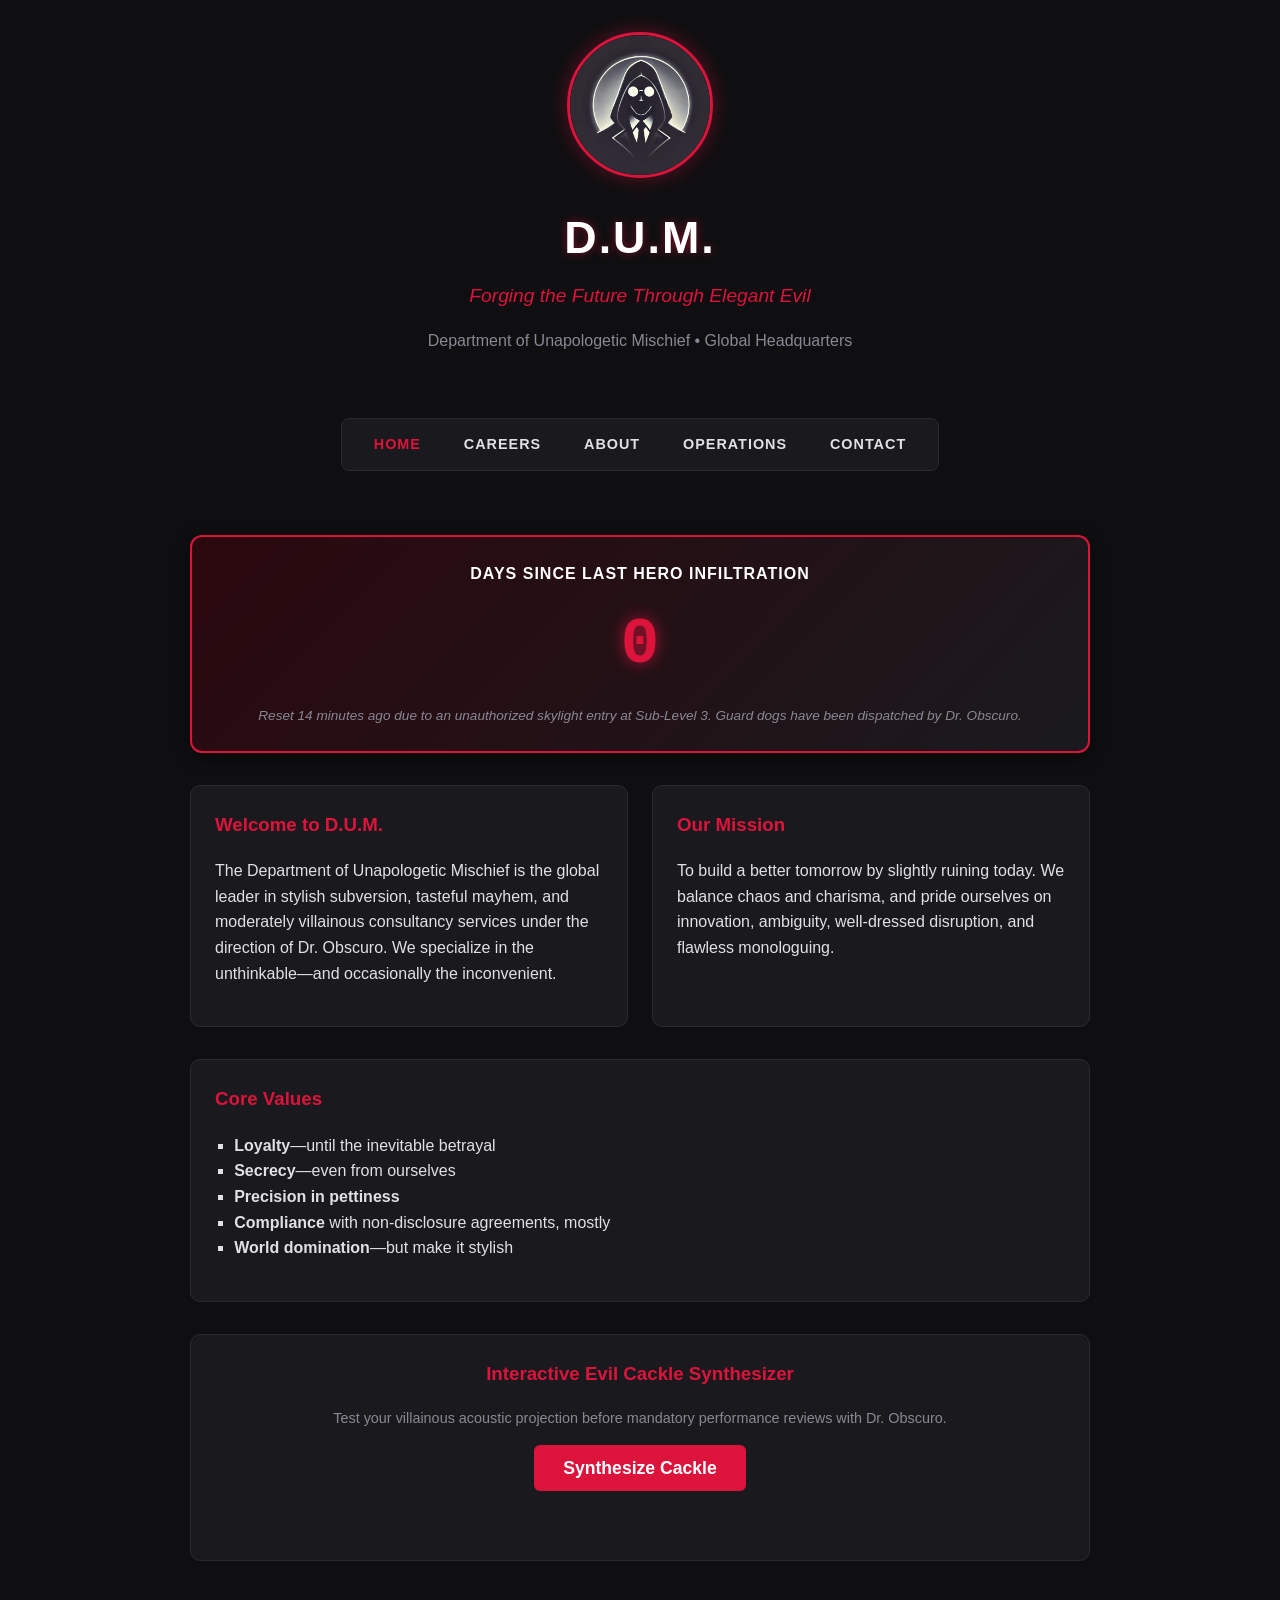
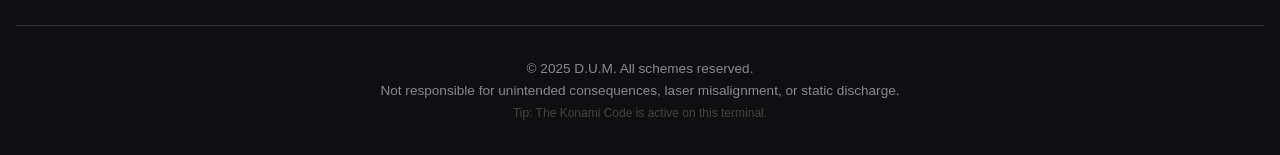
==== commit 09b9be98: "Correct Dr. Obscuro spelling, avatar asset filename, and synchronize modern villain UI across all si" ====
--- a/index.html
+++ b/index.html
@@ -175,7 +175,7 @@
   </script>
 
   <header>
-    <img src="Dr_Obscura_Circular_Avatar.png" alt="Dr. Obscura Logo">
+    <img src="Dr_Obscuro_Circular_Avatar.png" alt="Dr. Obscuro Logo">
     <h1>D.U.M.</h1>
     <div class="tagline">Forging the Future Through Elegant Evil</div>
     <p style="color: var(--muted);">Department of Unapologetic Mischief &bull; Global Headquarters</p>
@@ -195,14 +195,14 @@
     <div class="counter-banner">
       <div style="font-weight: 700; text-transform: uppercase; letter-spacing: 1px; color: #fff;">Days Since Last Hero Infiltration</div>
       <div class="counter-number">0</div>
-      <div class="counter-sub">Reset 14 minutes ago due to an unauthorized skylight entry at Sub-Level 3. Guard dogs have been dispatched.</div>
+      <div class="counter-sub">Reset 14 minutes ago due to an unauthorized skylight entry at Sub-Level 3. Guard dogs have been dispatched by Dr. Obscuro.</div>
     </div>
 
     <!-- Intro & Mission -->
     <div class="card-grid">
       <div class="card">
         <h3>Welcome to D.U.M.</h3>
-        <p>The Department of Unapologetic Mischief is the global leader in stylish subversion, tasteful mayhem, and moderately villainous consultancy services. We specialize in the unthinkable—and occasionally the inconvenient.</p>
+        <p>The Department of Unapologetic Mischief is the global leader in stylish subversion, tasteful mayhem, and moderately villainous consultancy services under the direction of Dr. Obscuro. We specialize in the unthinkable—and occasionally the inconvenient.</p>
       </div>
 
       <div class="card">
@@ -226,7 +226,7 @@
     <!-- Interactive Evil Cackle Soundboard -->
     <div class="cackle-box">
       <h3 style="color: var(--accent); margin-top: 0;">Interactive Evil Cackle Synthesizer</h3>
-      <p style="color: var(--muted); font-size: 0.9rem;">Test your villainous acoustic projection before mandatory performance reviews.</p>
+      <p style="color: var(--muted); font-size: 0.9rem;">Test your villainous acoustic projection before mandatory performance reviews with Dr. Obscuro.</p>
       <button class="cackle-btn" onclick="triggerCackle()">Synthesize Cackle</button>
       <div class="cackle-output" id="cackleText"></div>
     </div>
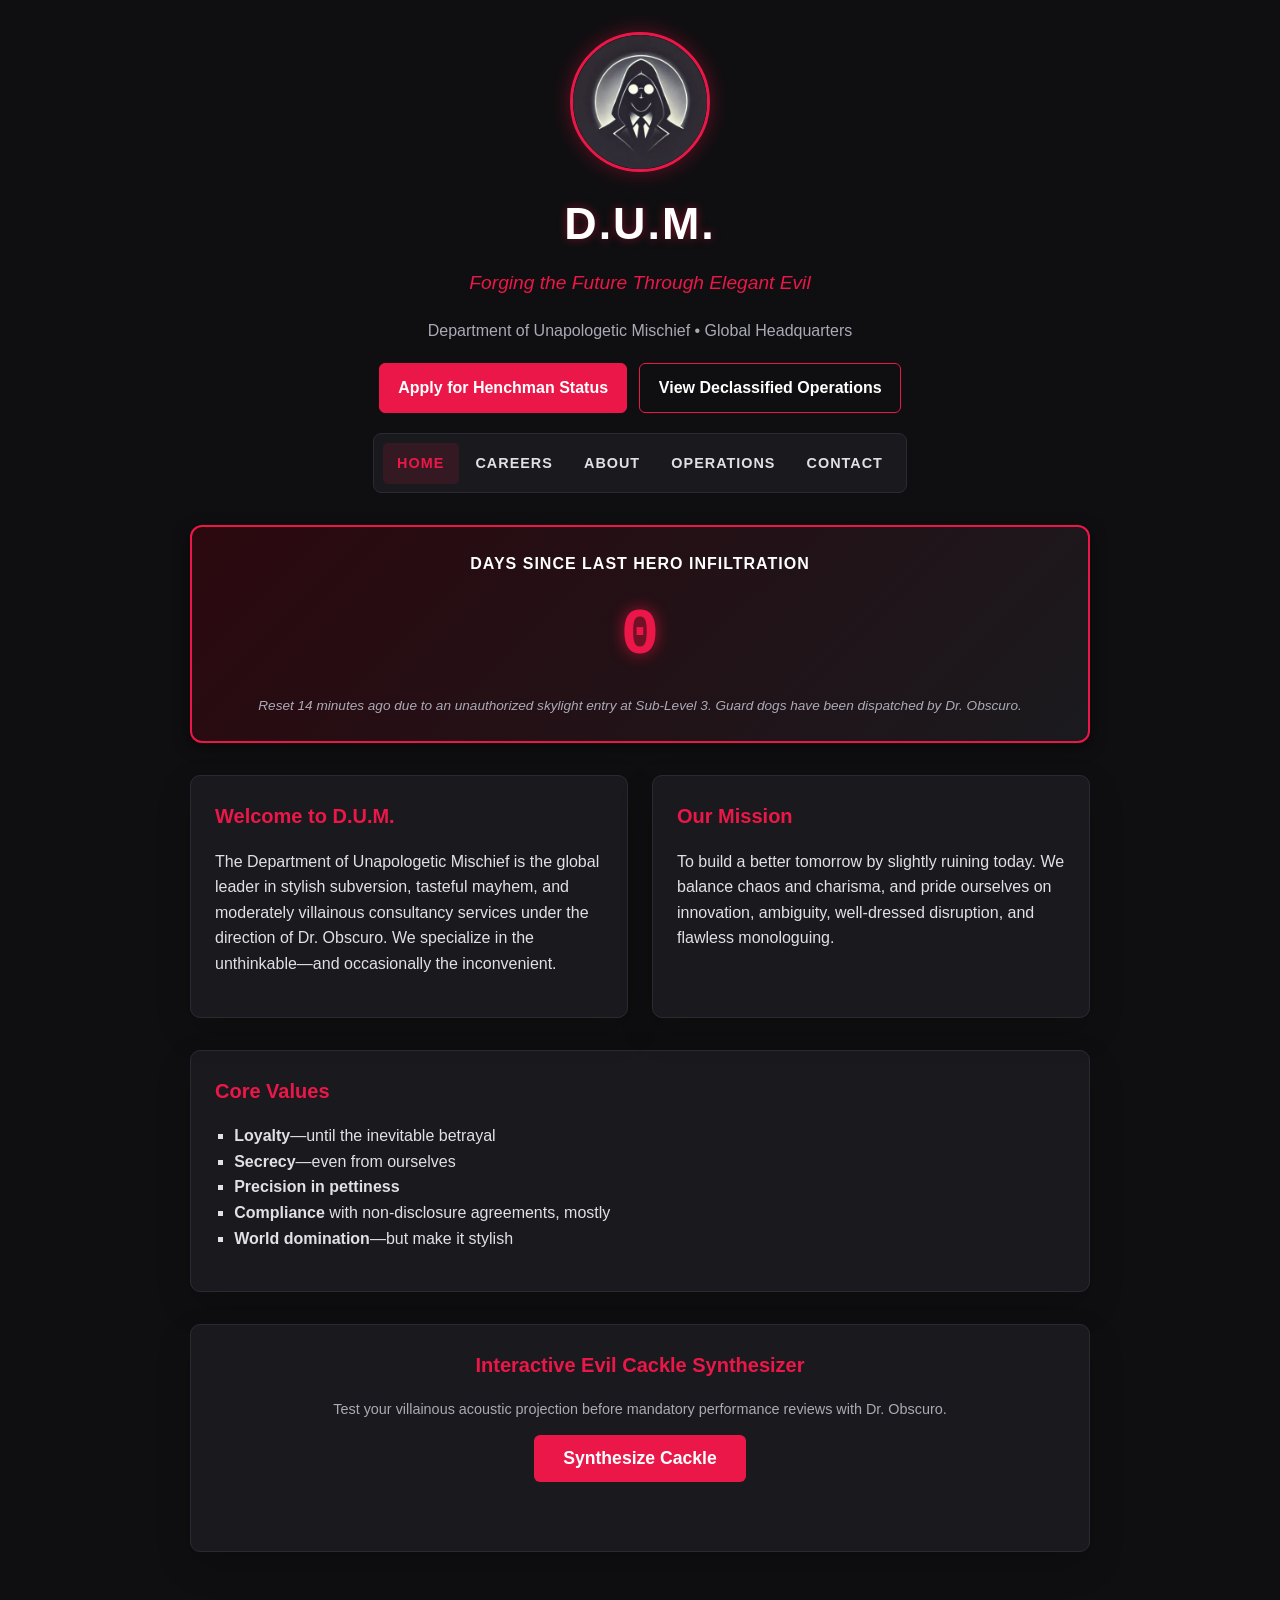
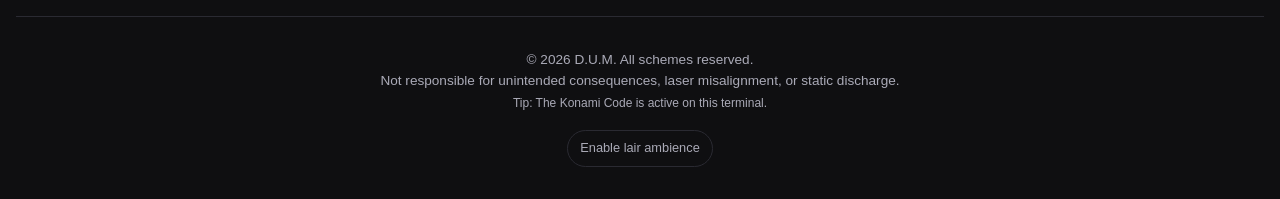
==== commit c4dbaa68: "Polish site experience and accessibility" ====
--- a/index.html
+++ b/index.html
@@ -4,6 +4,19 @@
   <meta charset="UTF-8">
   <meta name="viewport" content="width=device-width, initial-scale=1.0">
   <title>D.U.M. - Department of Unapologetic Mischief</title>
+  <meta name="description" content="Enter the Department of Unapologetic Mischief: elegant evil, declassified operations, and henchman recruitment under Dr. Obscuro.">
+  <link rel="canonical" href="https://canadianbac0n1.github.io/Henchmen-App/index.html">
+  <meta property="og:type" content="website">
+  <meta property="og:title" content="D.U.M. - Department of Unapologetic Mischief">
+  <meta property="og:description" content="Elegant evil, declassified operations, and henchman recruitment under Dr. Obscuro.">
+  <meta property="og:url" content="https://canadianbac0n1.github.io/Henchmen-App/index.html">
+  <meta property="og:image" content="https://canadianbac0n1.github.io/Henchmen-App/og.png">
+  <meta property="og:image:width" content="1200">
+  <meta property="og:image:height" content="630">
+  <meta name="twitter:card" content="summary_large_image">
+  <meta name="twitter:title" content="D.U.M. - Department of Unapologetic Mischief">
+  <meta name="twitter:description" content="Elegant evil. Impeccable paperwork.">
+  <meta name="twitter:image" content="https://canadianbac0n1.github.io/Henchmen-App/og.png">
   <style>
     :root {
       --bg: #0f0f11;
@@ -161,35 +174,36 @@
       padding-top: 2rem;
     }
   </style>
+  <link rel="stylesheet" href="site.css">
+  <script src="site.js" defer></script>
 </head>
 <body>
 
+  <a class="skip-link" href="#main-content">Skip to main content</a>
+
   <!-- Evil Orchestral Swell -->
-  <audio id="swell" src="evil_swell.mp3" type="audio/mpeg" loop></audio>
-  <script>
-    const audio = document.getElementById("swell");
-    audio.volume = 0.2;
-    window.addEventListener("click", () => {
-      audio.play().catch(() => {});
-    }, { once: true });
-  </script>
+  <audio id="swell" src="evil_swell.mp3" type="audio/mpeg" preload="none" loop></audio>
 
   <header>
-    <img src="Dr_Obscuro_Circular_Avatar.png" alt="Dr. Obscuro Logo">
+    <img src="Dr_Obscuro_Circular_Avatar.webp" alt="Dr. Obscuro emblem" width="140" height="140" decoding="async" fetchpriority="high">
     <h1>D.U.M.</h1>
-    <div class="tagline">Forging the Future Through Elegant Evil</div>
-    <p style="color: var(--muted);">Department of Unapologetic Mischief &bull; Global Headquarters</p>
+    <p class="tagline">Forging the Future Through Elegant Evil</p>
+    <p class="subtitle">Department of Unapologetic Mischief &bull; Global Headquarters</p>
+    <div class="hero-actions" aria-label="Featured destinations">
+      <a class="button button-primary" href="careers.html">Apply for Henchman Status</a>
+      <a class="button" href="operations.html">View Declassified Operations</a>
+    </div>
   </header>
 
-  <nav>
-    <a href="index.html" class="active">Home</a>
+  <nav aria-label="Primary navigation">
+    <a href="index.html" class="active" aria-current="page">Home</a>
     <a href="careers.html">Careers</a>
     <a href="about.html">About</a>
     <a href="operations.html">Operations</a>
     <a href="contact.html">Contact</a>
   </nav>
 
-  <div class="container">
+  <main class="container" id="main-content">
 
     <!-- Days Since Last Hero Infiltration Counter -->
     <div class="counter-banner">
@@ -201,19 +215,19 @@
     <!-- Intro & Mission -->
     <div class="card-grid">
       <div class="card">
-        <h3>Welcome to D.U.M.</h3>
+        <h2>Welcome to D.U.M.</h2>
         <p>The Department of Unapologetic Mischief is the global leader in stylish subversion, tasteful mayhem, and moderately villainous consultancy services under the direction of Dr. Obscuro. We specialize in the unthinkable—and occasionally the inconvenient.</p>
       </div>
 
       <div class="card">
-        <h3>Our Mission</h3>
+        <h2>Our Mission</h2>
         <p>To build a better tomorrow by slightly ruining today. We balance chaos and charisma, and pride ourselves on innovation, ambiguity, well-dressed disruption, and flawless monologuing.</p>
       </div>
     </div>
 
     <!-- Core Values -->
     <div class="card">
-      <h3>Core Values</h3>
+      <h2>Core Values</h2>
       <ul>
         <li><strong>Loyalty</strong>—until the inevitable betrayal</li>
         <li><strong>Secrecy</strong>—even from ourselves</li>
@@ -225,18 +239,19 @@
 
     <!-- Interactive Evil Cackle Soundboard -->
     <div class="cackle-box">
-      <h3 style="color: var(--accent); margin-top: 0;">Interactive Evil Cackle Synthesizer</h3>
+      <h2>Interactive Evil Cackle Synthesizer</h2>
       <p style="color: var(--muted); font-size: 0.9rem;">Test your villainous acoustic projection before mandatory performance reviews with Dr. Obscuro.</p>
-      <button class="cackle-btn" onclick="triggerCackle()">Synthesize Cackle</button>
-      <div class="cackle-output" id="cackleText"></div>
-    </div>
-
-  </div>
+      <button class="cackle-btn" type="button" onclick="triggerCackle()">Synthesize Cackle</button>
+      <div class="cackle-output" id="cackleText" role="status" aria-live="polite"></div>
+    </div>
+
+  </main>
 
   <footer>
-    &copy; 2025 D.U.M. All schemes reserved.<br>
+    &copy; <span data-current-year>2026</span> D.U.M. All schemes reserved.<br>
     Not responsible for unintended consequences, laser misalignment, or static discharge.<br>
-    <span style="font-size: 0.75rem; color: #444;">Tip: The Konami Code is active on this terminal.</span>
+    <span style="font-size: 0.75rem; color: var(--muted);">Tip: The Konami Code is active on this terminal.</span>
+    <br><button class="sound-toggle" type="button" data-sound-toggle aria-pressed="false">Enable lair ambience</button>
   </footer>
 
   <script>
--- a/site.css
+++ b/site.css
@@ -0,0 +1,262 @@
+:root {
+  color-scheme: dark;
+  --accent: #eb1748;
+  --accent-hover: #ff3f67;
+  --muted: #aaaab7;
+  --focus: #ffffff;
+}
+
+* {
+  box-sizing: border-box;
+}
+
+html {
+  scroll-behavior: smooth;
+}
+
+body {
+  min-height: 100vh;
+}
+
+::selection {
+  background: var(--accent);
+  color: #ffffff;
+}
+
+.skip-link {
+  position: fixed;
+  top: 0.75rem;
+  left: 0.75rem;
+  z-index: 1000;
+  padding: 0.65rem 0.9rem;
+  border-radius: 6px;
+  background: #ffffff;
+  color: #0f0f11;
+  font-weight: 700;
+  transform: translateY(-160%);
+  transition: transform 0.15s ease;
+}
+
+.skip-link:focus {
+  transform: translateY(0);
+}
+
+:where(a, button, input, select, textarea):focus-visible {
+  outline: 3px solid var(--focus) !important;
+  outline-offset: 3px;
+  box-shadow: 0 0 0 5px rgba(235, 23, 72, 0.55);
+}
+
+header {
+  margin-bottom: 0.75rem;
+}
+
+header img {
+  display: block;
+  width: 140px;
+  height: 140px;
+  margin-inline: auto;
+  object-fit: cover;
+}
+
+header .subtitle {
+  color: var(--muted);
+}
+
+nav {
+  display: flex;
+  width: fit-content;
+  max-width: 100%;
+  margin: 1.25rem auto 2rem;
+  padding: 0.55rem;
+  justify-content: center;
+  flex-wrap: wrap;
+  gap: 0.15rem;
+}
+
+nav a {
+  margin: 0;
+  padding: 0.55rem 0.9rem;
+  border-radius: 5px;
+}
+
+nav a:hover {
+  background: rgba(235, 23, 72, 0.08);
+}
+
+nav a.active {
+  background: rgba(235, 23, 72, 0.12);
+}
+
+.hero-actions {
+  display: flex;
+  margin: 1.25rem auto 0;
+  justify-content: center;
+  flex-wrap: wrap;
+  gap: 0.75rem;
+}
+
+.button {
+  display: inline-flex;
+  min-height: 44px;
+  padding: 0.7rem 1.15rem;
+  align-items: center;
+  justify-content: center;
+  border: 1px solid var(--accent);
+  border-radius: 6px;
+  color: #ffffff;
+  font-weight: 700;
+  text-decoration: none;
+  transition: background 0.2s ease, border-color 0.2s ease, transform 0.2s ease;
+}
+
+.button:hover {
+  border-color: var(--accent-hover);
+  background: rgba(235, 23, 72, 0.12);
+  transform: translateY(-1px);
+}
+
+.button-primary {
+  background: var(--accent);
+}
+
+.button-primary:hover {
+  background: var(--accent-hover);
+}
+
+.card h2,
+.cackle-box h2,
+.spotlight h2 {
+  margin-top: 0;
+  color: var(--accent);
+  font-size: 1.25rem;
+}
+
+.job-title {
+  margin-top: 0;
+}
+
+.email-card a {
+  color: var(--accent);
+  font-weight: 700;
+  overflow-wrap: anywhere;
+}
+
+.card,
+.cackle-box,
+.spotlight,
+form {
+  box-shadow: 0 14px 34px rgba(0, 0, 0, 0.18);
+}
+
+.form-note {
+  margin: -0.5rem 0 1.25rem;
+  color: var(--muted);
+  font-size: 0.9rem;
+}
+
+.form-status {
+  min-height: 1.6rem;
+  margin-top: 1rem;
+  font-weight: 700;
+}
+
+.sound-toggle {
+  width: auto;
+  margin-top: 1rem;
+  padding: 0.45rem 0.75rem;
+  border: 1px solid var(--border);
+  border-radius: 999px;
+  background: transparent;
+  color: var(--muted);
+  font: inherit;
+  font-size: 0.8rem;
+  cursor: pointer;
+}
+
+.op-actions {
+  display: flex;
+  align-items: flex-start;
+  flex-wrap: wrap;
+  gap: 0.65rem;
+}
+
+.sound-toggle:hover {
+  border-color: var(--accent);
+  color: #ffffff;
+}
+
+@media (max-width: 600px) {
+  body {
+    padding: 1rem 0.75rem;
+  }
+
+  header img {
+    width: 112px;
+    height: 112px;
+    margin-bottom: 0.65rem;
+  }
+
+  h1 {
+    font-size: clamp(2rem, 11vw, 2.45rem);
+    line-height: 1.15;
+  }
+
+  .tagline {
+    margin-bottom: 0.5rem;
+    font-size: 1rem;
+  }
+
+  header .subtitle {
+    margin: 0.4rem auto 0;
+    font-size: 0.92rem;
+  }
+
+  nav {
+    width: 100%;
+    margin-block: 1.25rem;
+    padding: 0.4rem;
+  }
+
+  nav a {
+    flex: 1 1 30%;
+    padding: 0.6rem 0.4rem;
+    text-align: center;
+    font-size: 0.8rem;
+  }
+
+  .hero-actions {
+    margin-top: 1rem;
+  }
+
+  .button {
+    width: min(100%, 310px);
+  }
+
+  .counter-banner {
+    margin-top: 1.25rem;
+    padding: 1.25rem;
+  }
+
+  .card,
+  .cackle-box,
+  .spotlight,
+  form {
+    padding: 1.25rem;
+  }
+}
+
+@media (prefers-reduced-motion: reduce) {
+  html {
+    scroll-behavior: auto;
+  }
+
+  *,
+  *::before,
+  *::after {
+    scroll-behavior: auto !important;
+    transition-duration: 0.01ms !important;
+    animation-duration: 0.01ms !important;
+    animation-iteration-count: 1 !important;
+  }
+}
